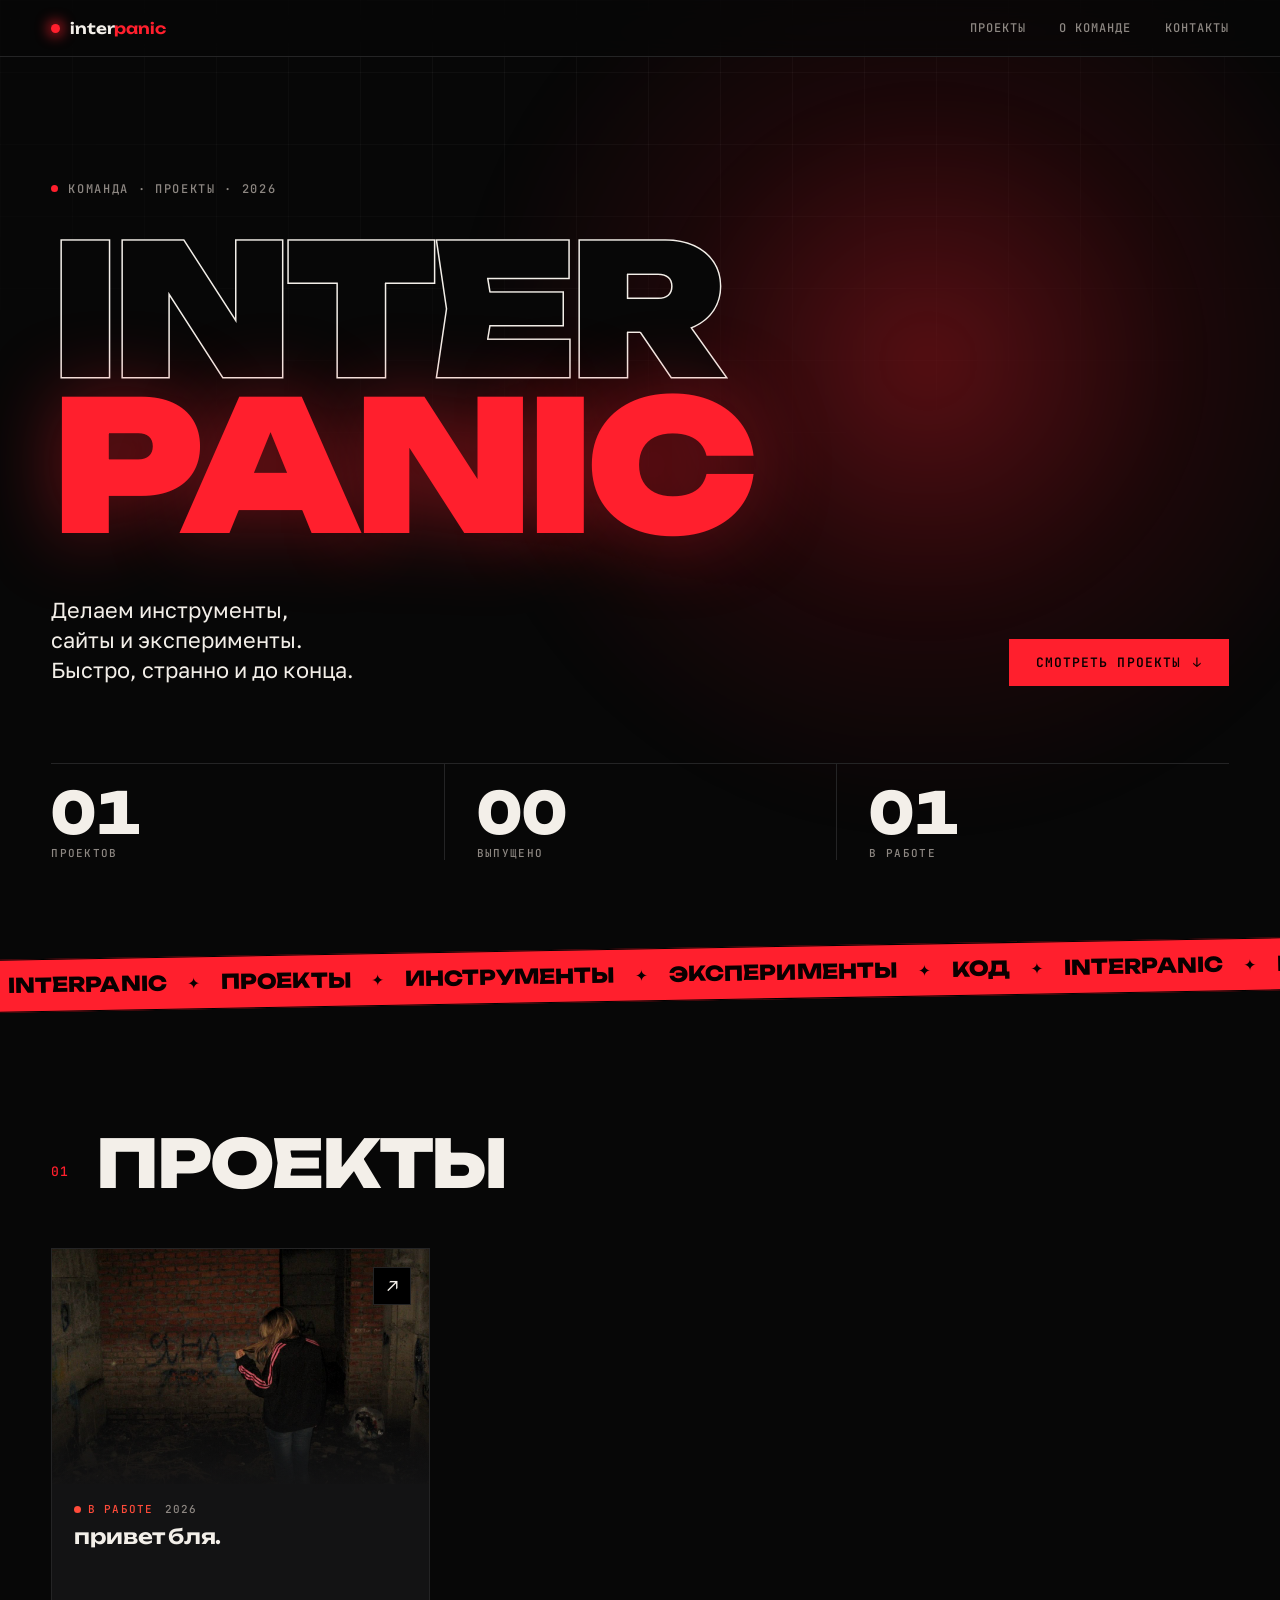
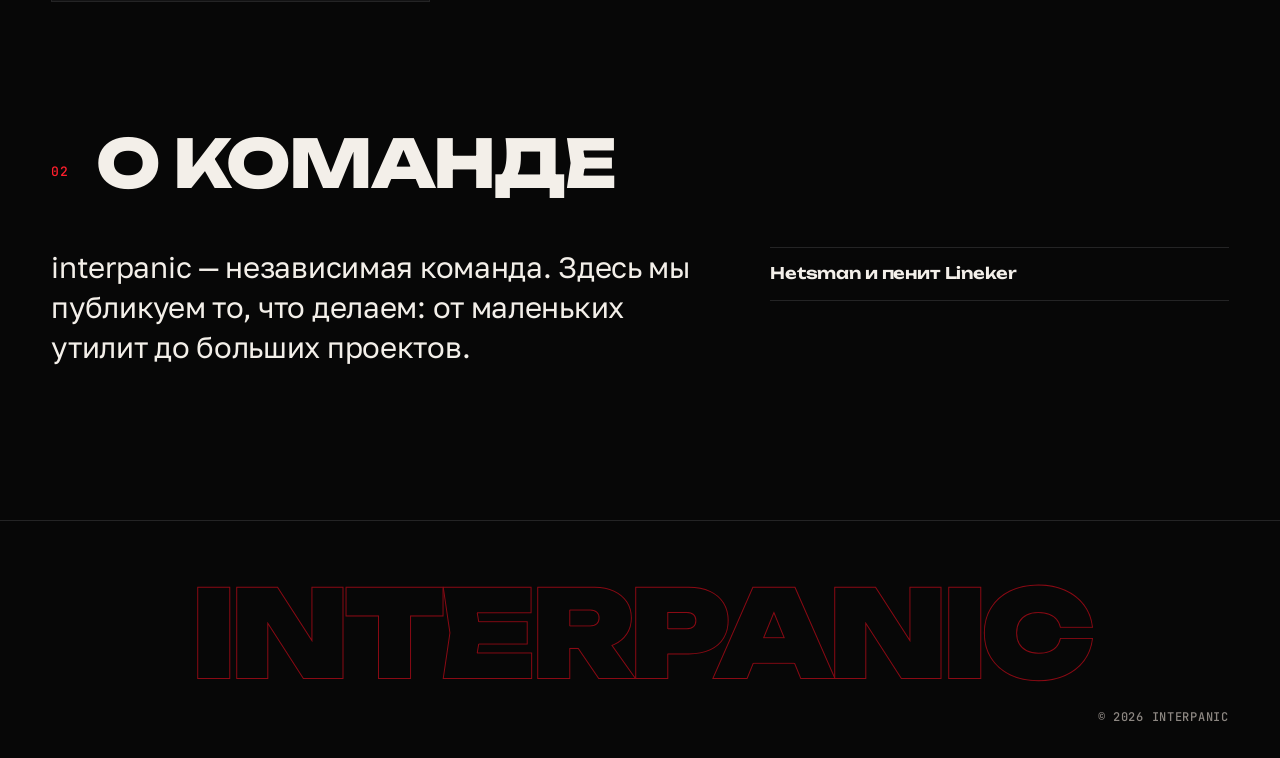
==== index.html @ 8120204c "Обновление сайта 13.11.2026 11:08" ====
<!doctype html>
<html lang="ru">
<head>
<meta charset="utf-8">
<meta name="viewport" content="width=device-width, initial-scale=1">
<title>interpanic — проекты команды</title>
<meta name="description" content="Делаем инструменты, сайты и эксперименты. Быстро, странно и до конца.">
<meta property="og:title" content="interpanic — проекты команды">
<meta property="og:description" content="Делаем инструменты, сайты и эксперименты. Быстро, странно и до конца.">
<meta name="theme-color" content="#070707">
<link rel="icon" href="/static/favicon.svg" type="image/svg+xml">
<link rel="preconnect" href="https://fonts.googleapis.com">
<link rel="preconnect" href="https://fonts.gstatic.com" crossorigin>
<link href="https://fonts.googleapis.com/css2?family=Golos+Text:wght@400;500;600&family=JetBrains+Mono:wght@400;500&family=Unbounded:wght@400;600;800;900&display=swap" rel="stylesheet">
<link rel="stylesheet" href="/static/site.css?v=01ecc6ac67">
</head>
<body class="page-home">
<div class="bg-grid" aria-hidden="true"></div>
<header class="top">
  <a class="logo" href="/" aria-label="interpanic — на главную"><span class="logo-dot"></span><span>inter<b>panic</b></span></a>
  <nav>
    <a href="/#projects">Проекты</a>
    <a href="/#about">О команде</a>
    <a href="/#contacts">Контакты</a>
  </nav>
</header>
<main>

<section class="hero">
  <div class="hero-glow" aria-hidden="true"></div>
  <p class="eyebrow"><span class="pulse"></span>команда · проекты · 2026</p>
  <h1 class="wordmark" aria-label="interpanic">
    <span class="wm-a" aria-hidden="true">inter</span>
    <span class="wm-b glitch" data-text="panic" aria-hidden="true">panic</span>
  </h1>
  <div class="hero-row">
    <p class="lead">Делаем инструменты, сайты и эксперименты. Быстро, странно и до конца.</p>
    <a class="btn" href="#projects">Смотреть проекты <span aria-hidden="true">↓</span></a>
  </div>
  <dl class="stats">
    <div><dt>проектов</dt><dd>01</dd></div>
    <div><dt>выпущено</dt><dd>00</dd></div>
    <div><dt>в работе</dt><dd>01</dd></div>
  </dl>
</section>
<div class="ticker" aria-hidden="true"><div class="ticker-track"><span>interpanic</span><i>✦</i><span>проекты</span><i>✦</i><span>инструменты</span><i>✦</i><span>эксперименты</span><i>✦</i><span>код</span><i>✦</i><span>interpanic</span><i>✦</i><span>проекты</span><i>✦</i><span>инструменты</span><i>✦</i><span>эксперименты</span><i>✦</i><span>код</span><i>✦</i><span>interpanic</span><i>✦</i><span>проекты</span><i>✦</i><span>инструменты</span><i>✦</i><span>эксперименты</span><i>✦</i><span>код</span><i>✦</i></div></div>
<section class="section" id="projects">
  <div class="section-head">
    <h2><span class="idx">01</span>Проекты</h2>
    
  </div>
  <div class="grid"><a class="card reveal" href="/p/privet-blya" data-tags="">
  <div class="card-cover cv-1"><img src="/uploads/a45d1db6b246935181f84ec6fb9c46f1.jpg" alt="" loading="lazy"></div>
  <div class="card-body">
    <div class="card-meta"><span class="status status-wip">В работе</span><span class="year">2026</span></div>
    <h3>привет бля.</h3>
    <p></p>
    <ul class="tags"></ul>
  </div>
  <span class="card-arrow" aria-hidden="true">↗</span>
</a></div>
</section>
<section class="section about" id="about">
  <div class="section-head"><h2><span class="idx">02</span>О команде</h2></div>
  <div class="about-body">
    <div class="about-text reveal"><p>interpanic — независимая команда. Здесь мы публикуем то, что делаем: от маленьких утилит до больших проектов.</p></div>
    <ul class="members"><li class="reveal"><b>Hetsman  и пенит Lineker</b><span></span></li></ul>
  </div>
</section>
</main>
<footer class="foot" id="contacts">
  <div class="foot-big" aria-hidden="true">interpanic</div>
  <div class="foot-row">
    <div class="foot-links"></div>
    <div class="foot-copy">© 2026 interpanic</div>
  </div>
</footer>
<script src="/static/site.js?v=5b9d6b9442" defer></script>
</body>
</html>
---- static/site.css ----
:root {
  --bg: #070707;
  --bg-2: #0e0e0f;
  --surface: #131314;
  --line: #242425;
  --text: #f3efe9;
  --muted: #8d8782;
  --red: #ff1f2d;
  --red-hot: #ff4b3a;
  --red-deep: #8a0a14;
  --red-dark: #2a0508;
  --display: "Unbounded", "Arial Black", system-ui, sans-serif;
  --body: "Golos Text", system-ui, -apple-system, "Segoe UI", sans-serif;
  --mono: "JetBrains Mono", ui-monospace, Consolas, monospace;
  --gutter: clamp(16px, 4vw, 56px);
  --max: 1440px;
}

*, *::before, *::after { box-sizing: border-box; }
html { scroll-behavior: smooth; -webkit-text-size-adjust: 100%; }
body {
  margin: 0;
  background: var(--bg);
  color: var(--text);
  font: 400 17px/1.6 var(--body);
  overflow-x: hidden;
  -webkit-font-smoothing: antialiased;
}
::selection { background: var(--red); color: #000; }
a { color: inherit; text-decoration: none; }
img { display: block; max-width: 100%; }
h1, h2, h3, p, ul, ol, dl, dd, figure { margin: 0; padding: 0; }
ul { list-style: none; }
button { font: inherit; color: inherit; cursor: pointer; }
:focus-visible { outline: 2px solid var(--red); outline-offset: 3px; }
.muted { color: var(--muted); }

/* ---------- фон */
.bg-grid {
  position: fixed; inset: 0; z-index: -1; pointer-events: none;
  background-image:
    linear-gradient(to right, rgba(255,255,255,.035) 1px, transparent 1px),
    linear-gradient(to bottom, rgba(255,255,255,.035) 1px, transparent 1px);
  background-size: 72px 72px;
  mask-image: radial-gradient(ellipse 90% 70% at 50% 0%, #000 20%, transparent 85%);
  -webkit-mask-image: radial-gradient(ellipse 90% 70% at 50% 0%, #000 20%, transparent 85%);
}

/* ---------- шапка */
.top {
  position: sticky; top: 0; z-index: 20;
  display: flex; align-items: center; justify-content: space-between; gap: 16px;
  padding: 14px var(--gutter);
  background: rgba(7,7,7,.72);
  backdrop-filter: blur(14px); -webkit-backdrop-filter: blur(14px);
  border-bottom: 1px solid var(--line);
}
.logo {
  display: inline-flex; align-items: center; gap: 10px;
  font: 600 15px/1 var(--display); letter-spacing: -.01em; text-transform: lowercase;
}
.logo b { color: var(--red); font-weight: 600; }
.logo-dot {
  width: 9px; height: 9px; border-radius: 50%; background: var(--red);
  box-shadow: 0 0 14px 2px var(--red);
}
.top nav { display: flex; gap: clamp(14px, 3vw, 34px); }
.top nav a {
  font: 500 12px/1 var(--mono); letter-spacing: .08em; text-transform: uppercase;
  color: var(--muted); padding: 8px 0; position: relative; transition: color .2s;
}
.top nav a::after {
  content: ""; position: absolute; left: 0; right: 0; bottom: 0; height: 1px;
  background: var(--red); transform: scaleX(0); transform-origin: left; transition: transform .25s;
}
.top nav a:hover { color: var(--text); }
.top nav a:hover::after { transform: scaleX(1); }

main { overflow-x: clip; }

/* ---------- hero */
.hero {
  position: relative;
  max-width: var(--max); margin: 0 auto;
  padding: clamp(48px, 9vw, 120px) var(--gutter) clamp(40px, 6vw, 80px);
}
.hero-glow {
  position: absolute; z-index: -1; pointer-events: none;
  right: -10%; top: -20%; width: 75%; aspect-ratio: 1;
  background: radial-gradient(circle, rgba(255,31,45,.32) 0%, rgba(138,10,20,.16) 38%, transparent 68%);
  filter: blur(20px);
  animation: breathe 7s ease-in-out infinite;
}
@keyframes breathe { 50% { transform: scale(1.12); opacity: .75; } }

.eyebrow {
  display: inline-flex; align-items: center; gap: 10px;
  font: 500 12px/1 var(--mono); letter-spacing: .14em; text-transform: uppercase; color: var(--muted);
  margin-bottom: clamp(20px, 3vw, 36px);
}
.pulse { width: 7px; height: 7px; border-radius: 50%; background: var(--red); animation: pulse 1.6s infinite; }
@keyframes pulse { 0% { box-shadow: 0 0 0 0 rgba(255,31,45,.7); } 100% { box-shadow: 0 0 0 12px rgba(255,31,45,0); } }

.wordmark {
  font: 900 clamp(2.6rem, 14.2vw, 13.5rem)/.86 var(--display);
  letter-spacing: -.045em; text-transform: uppercase;
  display: flex; flex-direction: column;
}
.wm-a { color: var(--bg); -webkit-text-stroke: 3px var(--text); paint-order: stroke fill; }
.wm-b { color: var(--red); align-self: flex-start; text-shadow: 0 0 80px rgba(255,31,45,.45); }

.glitch { position: relative; display: inline-block; }
.glitch::before, .glitch::after {
  content: attr(data-text); position: absolute; left: 0; top: 0; width: 100%;
  pointer-events: none; opacity: .9; text-shadow: none;
}
.glitch::before { color: #fff; animation: glitch-a 4.5s steps(1) infinite; clip-path: inset(0 0 100% 0); }
.glitch::after { color: var(--red-deep); animation: glitch-b 4.5s steps(1) infinite; clip-path: inset(100% 0 0 0); }
@keyframes glitch-a {
  0%, 86%, 100% { clip-path: inset(0 0 100% 0); transform: none; }
  87% { clip-path: inset(12% 0 68% 0); transform: translate(-.035em, 0); }
  89% { clip-path: inset(58% 0 22% 0); transform: translate(.04em, 0); }
  91% { clip-path: inset(34% 0 52% 0); transform: translate(-.02em, 0); }
  93% { clip-path: inset(80% 0 6% 0); transform: translate(.03em, 0); }
}
@keyframes glitch-b {
  0%, 86%, 100% { clip-path: inset(100% 0 0 0); transform: none; }
  88% { clip-path: inset(44% 0 38% 0); transform: translate(.045em, .01em); }
  90% { clip-path: inset(6% 0 82% 0); transform: translate(-.04em, 0); }
  92% { clip-path: inset(66% 0 18% 0); transform: translate(.025em, -.01em); }
}

.hero-row {
  display: flex; flex-wrap: wrap; align-items: flex-end; justify-content: space-between; gap: 24px 48px;
  margin-top: clamp(28px, 4vw, 56px);
}
.lead { max-width: 34ch; font-size: clamp(1.1rem, 1.7vw, 1.5rem); line-height: 1.4; color: var(--text); text-wrap: balance; }

.btn {
  display: inline-flex; align-items: center; gap: 12px;
  padding: 16px 26px; border: 1px solid var(--red); background: var(--red); color: #0a0000;
  font: 600 13px/1 var(--mono); letter-spacing: .08em; text-transform: uppercase;
  transition: background .2s, color .2s, box-shadow .2s, transform .2s;
}
.btn:hover { background: transparent; color: var(--red); box-shadow: 0 0 40px -6px rgba(255,31,45,.7); transform: translateY(-2px); }
.btn-ghost { background: transparent; color: var(--text); border-color: var(--line); }
.btn-ghost:hover { border-color: var(--red); }

.stats {
  display: grid; grid-template-columns: repeat(3, minmax(0, 1fr));
  margin-top: clamp(40px, 6vw, 80px); border-top: 1px solid var(--line);
}
.stats > div { padding: 20px 0 0; display: flex; flex-direction: column-reverse; gap: 6px; }
.stats > div + div { padding-left: clamp(12px, 3vw, 32px); border-left: 1px solid var(--line); }
.stats dt { font: 500 11px/1.2 var(--mono); letter-spacing: .12em; text-transform: uppercase; color: var(--muted); }
.stats dd { font: 800 clamp(1.8rem, 4.5vw, 3.6rem)/1 var(--display); font-variant-numeric: tabular-nums; }

/* ---------- бегущая строка */
.ticker { overflow: hidden; background: var(--red); color: #0a0000; border-block: 1px solid #000; transform: rotate(-1deg) scale(1.02); margin: 12px 0 0; }
.ticker-track { display: inline-flex; align-items: center; white-space: nowrap; padding: 13px 0; animation: ticker 36s linear infinite; }
.ticker span { font: 800 clamp(.9rem, 1.6vw, 1.25rem)/1 var(--display); text-transform: uppercase; letter-spacing: -.01em; padding: 0 20px; }
.ticker i { font-style: normal; font-size: .9em; }
@keyframes ticker { to { transform: translateX(-33.333%); } }

/* ---------- секции */
.section { max-width: var(--max); margin: 0 auto; padding: clamp(64px, 10vw, 140px) var(--gutter) 0; }
.section-head { display: flex; flex-wrap: wrap; align-items: flex-end; justify-content: space-between; gap: 20px 32px; margin-bottom: clamp(28px, 4vw, 52px); }
.section-head h2 { font: 800 clamp(1.9rem, 5.2vw, 4.4rem)/1 var(--display); letter-spacing: -.035em; text-transform: uppercase; display: flex; align-items: baseline; gap: .4em; }
.idx { font: 500 13px/1 var(--mono); letter-spacing: .1em; color: var(--red); transform: translateY(-.9em); }

.chips { display: flex; flex-wrap: wrap; gap: 8px; }
.chip {
  padding: 9px 14px; background: transparent; border: 1px solid var(--line); border-radius: 999px;
  font: 500 12px/1 var(--mono); letter-spacing: .04em; color: var(--muted); transition: all .18s;
}
.chip:hover { color: var(--text); border-color: var(--muted); }
.chip.is-on { background: var(--text); border-color: var(--text); color: #000; }

/* ---------- карточки */
.grid { display: grid; grid-template-columns: repeat(auto-fill, minmax(min(100%, 340px), 1fr)); gap: clamp(14px, 1.6vw, 24px); }
.card {
  position: relative; display: flex; flex-direction: column;
  background: var(--surface); border: 1px solid var(--line);
  transition: border-color .25s, transform .35s cubic-bezier(.2,.8,.2,1), box-shadow .35s;
  overflow: hidden;
}
.card:hover { border-color: var(--red); transform: translateY(-6px); box-shadow: 0 24px 60px -24px rgba(255,31,45,.55); }
.card[hidden] { display: none; }
.card-cover { position: relative; aspect-ratio: 16 / 10; overflow: hidden; background: var(--red-dark); }
.card-cover img { width: 100%; height: 100%; object-fit: cover; filter: saturate(.9) contrast(1.05); transition: transform .6s cubic-bezier(.2,.8,.2,1), filter .4s; }
.card:hover .card-cover img { transform: scale(1.05); filter: none; }
.card-cover::after { content: ""; position: absolute; inset: 0; background: linear-gradient(to top, rgba(19,19,20,.9), transparent 45%); pointer-events: none; }
.cv-0 { background: radial-gradient(circle at 80% 15%, var(--red) 0%, var(--red-deep) 32%, #0b0102 72%); }
.cv-1 { background: repeating-linear-gradient(135deg, #160304 0 18px, #1f0506 18px 36px), var(--red-dark); }
.cv-1::before { content: ""; position: absolute; inset: 0; background: radial-gradient(circle at 15% 90%, rgba(255,31,45,.8), transparent 55%); }
.cv-2 { background: linear-gradient(160deg, #0b0102 30%, var(--red-deep) 70%, var(--red-hot) 100%); }
.cv-3 { background: conic-gradient(from 210deg at 70% 60%, #0b0102, var(--red-deep), var(--red), #0b0102 62%); }
.card-num {
  position: absolute; right: 14px; bottom: -4px; z-index: 1;
  font: 900 clamp(4.5rem, 9vw, 7.5rem)/1 var(--display); letter-spacing: -.06em;
  color: rgba(255,255,255,.16);
}
.card-body { padding: 20px 22px 24px; display: flex; flex-direction: column; gap: 10px; flex: 1; }
.card-meta { display: flex; align-items: center; gap: 12px; font: 500 11px/1 var(--mono); letter-spacing: .1em; text-transform: uppercase; color: var(--muted); }
.status { display: inline-flex; align-items: center; gap: 7px; }
.status::before { content: ""; width: 7px; height: 7px; border-radius: 50%; background: currentColor; }
.status-released { color: var(--text); }
.status-wip { color: var(--red-hot); }
.status-wip::before { animation: pulse 1.6s infinite; }
.status-archived { color: var(--muted); }
.card h3 { font: 600 clamp(1.15rem, 1.6vw, 1.45rem)/1.15 var(--display); letter-spacing: -.02em; padding-right: 32px; }
.card p { color: var(--muted); font-size: .96rem; line-height: 1.5; }
.tags { display: flex; flex-wrap: wrap; gap: 6px; margin-top: auto; padding-top: 8px; }
.tags li { font: 500 11px/1 var(--mono); padding: 6px 9px; border: 1px solid var(--line); color: var(--muted); }
.tags li::before { content: "#"; color: var(--red); }
.card-arrow {
  position: absolute; right: 18px; top: 18px; z-index: 2;
  width: 38px; height: 38px; display: grid; place-items: center;
  background: #000; border: 1px solid var(--line); color: var(--text);
  transition: background .2s, color .2s, border-color .2s;
}
.card:hover .card-arrow { background: var(--red); border-color: var(--red); color: #000; }

@media (min-width: 900px) {
  .card-featured { grid-column: span 2; }
  .card-featured .card-cover { aspect-ratio: 21 / 9; }
  .card-featured h3 { font-size: clamp(1.5rem, 2.4vw, 2.2rem); }
}

.empty {
  border: 1px dashed var(--line); padding: clamp(40px, 8vw, 96px) 24px; text-align: center;
  display: flex; flex-direction: column; gap: 8px; color: var(--muted);
}
.empty b { font: 800 clamp(1.4rem, 3vw, 2.2rem)/1.1 var(--display); color: var(--text); text-transform: uppercase; }

/* ---------- о команде */
.about-body { display: grid; grid-template-columns: minmax(0, 1.4fr) minmax(0, 1fr); gap: clamp(28px, 6vw, 96px); align-items: start; }
.about-text { font-size: clamp(1.2rem, 2.3vw, 2rem); line-height: 1.35; letter-spacing: -.01em; text-wrap: pretty; }
.about-text p + p { margin-top: .8em; }
.about-text strong { color: var(--red); font-weight: 500; }
.about-text a { border-bottom: 1px solid var(--red); }
.members { border-top: 1px solid var(--line); }
.members li { display: flex; justify-content: space-between; align-items: baseline; gap: 16px; padding: 16px 0; border-bottom: 1px solid var(--line); }
.members b { font: 600 1rem/1.2 var(--display); letter-spacing: -.01em; }
.members span { font: 500 12px/1.3 var(--mono); color: var(--muted); text-align: right; text-transform: uppercase; letter-spacing: .06em; }
@media (max-width: 800px) { .about-body { grid-template-columns: 1fr; } }

/* ---------- подвал */
.foot { margin-top: clamp(80px, 12vw, 180px); border-top: 1px solid var(--line); overflow: hidden; }
.foot-big {
  font: 900 clamp(1.6rem, 9.4vw, 9.5rem)/.8 var(--display); letter-spacing: -.05em; text-transform: uppercase; text-align: center;
  color: var(--bg); -webkit-text-stroke: 2px var(--red-deep); paint-order: stroke fill; padding: clamp(28px, 5vw, 64px) 0 0; white-space: nowrap;
  transition: -webkit-text-stroke-color .4s;
}
.foot:hover .foot-big { -webkit-text-stroke-color: var(--red); }
.foot-row { display: flex; flex-wrap: wrap; justify-content: space-between; align-items: center; gap: 16px; max-width: var(--max); margin: 0 auto; padding: 28px var(--gutter) 32px; font: 500 12px/1.4 var(--mono); letter-spacing: .06em; text-transform: uppercase; }
.foot-links { display: flex; flex-wrap: wrap; gap: 10px 26px; }
.foot-links a { display: inline-flex; gap: 6px; transition: color .2s; }
.foot-links a:hover { color: var(--red); }
.foot-links .muted { text-transform: none; letter-spacing: 0; }
.foot-copy { color: var(--muted); }

/* ---------- страница проекта */
.project { max-width: 980px; margin: 0 auto; padding: clamp(32px, 6vw, 72px) var(--gutter) 0; }
.back { display: inline-flex; gap: 10px; font: 500 12px/1 var(--mono); letter-spacing: .08em; text-transform: uppercase; color: var(--muted); margin-bottom: clamp(28px, 5vw, 56px); transition: color .2s; }
.back:hover { color: var(--red); }
.p-title { font: 900 clamp(2.2rem, 8vw, 6rem)/.95 var(--display); letter-spacing: -.04em; text-transform: uppercase; margin: 18px 0 20px; overflow-wrap: anywhere; }
.p-lead { font-size: clamp(1.1rem, 2vw, 1.5rem); line-height: 1.4; color: var(--muted); max-width: 46ch; }
.project .tags { margin-top: 20px; }
.p-actions { display: flex; flex-wrap: wrap; gap: 12px; margin-top: 28px; }
.p-actions:empty { display: none; }
.p-cover { margin-top: clamp(32px, 5vw, 56px); border: 1px solid var(--line); box-shadow: 0 40px 120px -50px rgba(255,31,45,.6); }
.p-cover img { width: 100%; }

/* ---------- галерея на странице проекта */
.gallery { position: relative; margin-top: clamp(32px, 5vw, 56px); border: 1px solid var(--line); background: var(--bg-2);
  box-shadow: 0 40px 120px -50px rgba(255,31,45,.6); }
.g-track { display: flex; overflow-x: auto; scroll-snap-type: x mandatory; scroll-behavior: smooth;
  overscroll-behavior-x: contain; scrollbar-width: none; outline: none; }
.g-track::-webkit-scrollbar { display: none; }
.g-track:focus-visible { outline: 2px solid var(--red); outline-offset: -2px; }
.g-slide { flex: 0 0 100%; margin: 0; scroll-snap-align: center; scroll-snap-stop: always; aspect-ratio: 16 / 10;
  display: flex; align-items: center; justify-content: center; background: #000; }
.g-slide img { width: 100%; height: 100%; object-fit: contain; user-select: none; -webkit-user-drag: none; }
.g-nav { position: absolute; top: calc(50% - 24px); transform: translateY(-50%); width: 52px; height: 52px; cursor: pointer;
  display: grid; place-items: center; border: 1px solid var(--line); background: rgba(7,7,7,.72); color: var(--text);
  font: 500 20px/1 var(--mono); backdrop-filter: blur(6px); transition: border-color .2s, color .2s, opacity .2s; }
.g-prev { left: 14px; }
.g-next { right: 14px; }
.g-nav:hover { border-color: var(--red); color: var(--red); }
.g-nav:disabled { opacity: 0; pointer-events: none; }
.g-bar { display: flex; align-items: center; justify-content: space-between; gap: 16px; padding: 6px 16px; border-top: 1px solid var(--line); }
.g-count { font: 500 12px/1 var(--mono); letter-spacing: .12em; color: var(--muted); }
.g-dots { display: flex; flex-wrap: wrap; justify-content: flex-end; }
.g-dots button { width: 30px; height: 32px; padding: 0; border: 0; background: none; cursor: pointer; display: grid; place-items: center; }
.g-dots button::before { content: ""; width: 18px; height: 3px; background: var(--line); transition: background .2s, width .2s; }
.g-dots button:hover::before { background: var(--muted); }
.g-dots button[aria-current="true"]::before { width: 26px; background: var(--red); }
@media (max-width: 560px) {
  .g-nav { display: none; }       /* на телефоне листаем свайпом */
  .g-dots button { width: 22px; }
  .g-dots button::before { width: 12px; }
  .g-dots button[aria-current="true"]::before { width: 18px; }
}
@media (prefers-reduced-motion: reduce) { .g-track { scroll-behavior: auto; } }
.prose { margin-top: clamp(32px, 5vw, 56px); max-width: 68ch; font-size: 1.08rem; line-height: 1.7; color: #d8d3cc; }
.prose > * + * { margin-top: 1.1em; }
.prose h2, .prose h3, .prose h4 { font-family: var(--display); color: var(--text); letter-spacing: -.02em; line-height: 1.15; margin-top: 1.8em; }
.prose h2 { font-size: 1.7rem; font-weight: 800; }
.prose h3 { font-size: 1.3rem; font-weight: 600; }
.prose h4 { font-size: 1.05rem; font-weight: 600; }
.prose a { color: var(--red-hot); border-bottom: 1px solid currentColor; }
.prose strong { color: var(--text); }
.prose ul, .prose ol { padding-left: 1.3em; }
.prose ul { list-style: none; }
.prose ul li { position: relative; }
.prose ul li::before { content: ""; position: absolute; left: -1.15em; top: .7em; width: 7px; height: 7px; background: var(--red); }
.prose li + li { margin-top: .35em; }
.prose code { font: .9em var(--mono); background: var(--surface); border: 1px solid var(--line); padding: .12em .4em; color: var(--red-hot); }
.prose pre { background: var(--bg-2); border: 1px solid var(--line); border-left: 3px solid var(--red); padding: 18px 20px; overflow-x: auto; }
.prose pre code { background: none; border: 0; padding: 0; color: var(--text); font-size: .9rem; }

.notfound { min-height: 60vh; display: grid; place-items: center; align-content: center; gap: 20px; text-align: center; padding: 60px var(--gutter); }
.notfound h1 { font: 900 clamp(6rem, 28vw, 20rem)/.85 var(--display); color: var(--red); letter-spacing: -.05em; }
.notfound p { color: var(--muted); }

/* ---------- появление */
.js .reveal { opacity: 0; transform: translateY(26px); transition: opacity .7s, transform .7s cubic-bezier(.2,.8,.2,1), border-color .25s, box-shadow .35s; }
.js .reveal.in { opacity: 1; transform: none; }
.js .card.reveal.in:hover { transform: translateY(-6px); }

@media (max-width: 560px) {
  .top nav a:nth-child(3) { display: none; }
  .hero-row .btn { width: 100%; justify-content: center; }
}
@media (prefers-reduced-motion: reduce) {
  *, *::before, *::after { animation: none !important; transition: none !important; }
  html { scroll-behavior: auto; }
  .js .reveal { opacity: 1; transform: none; }
}
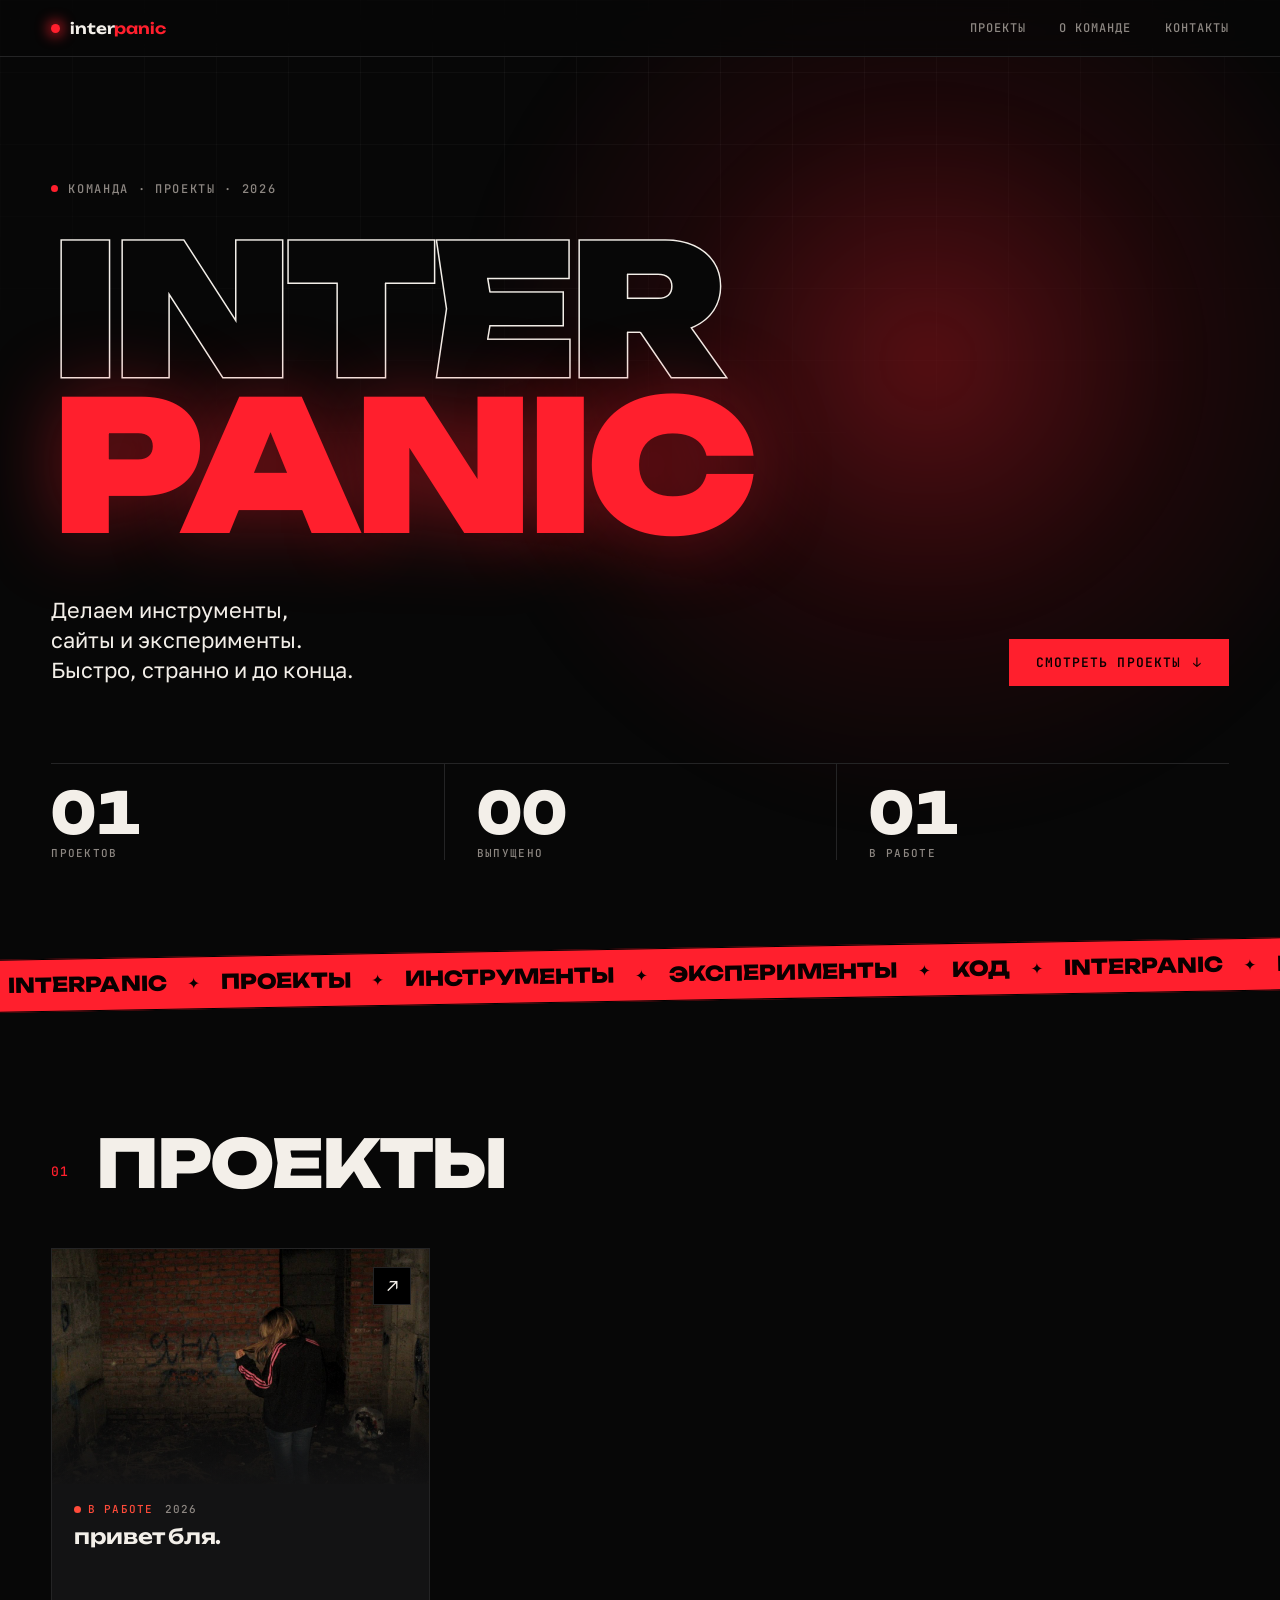
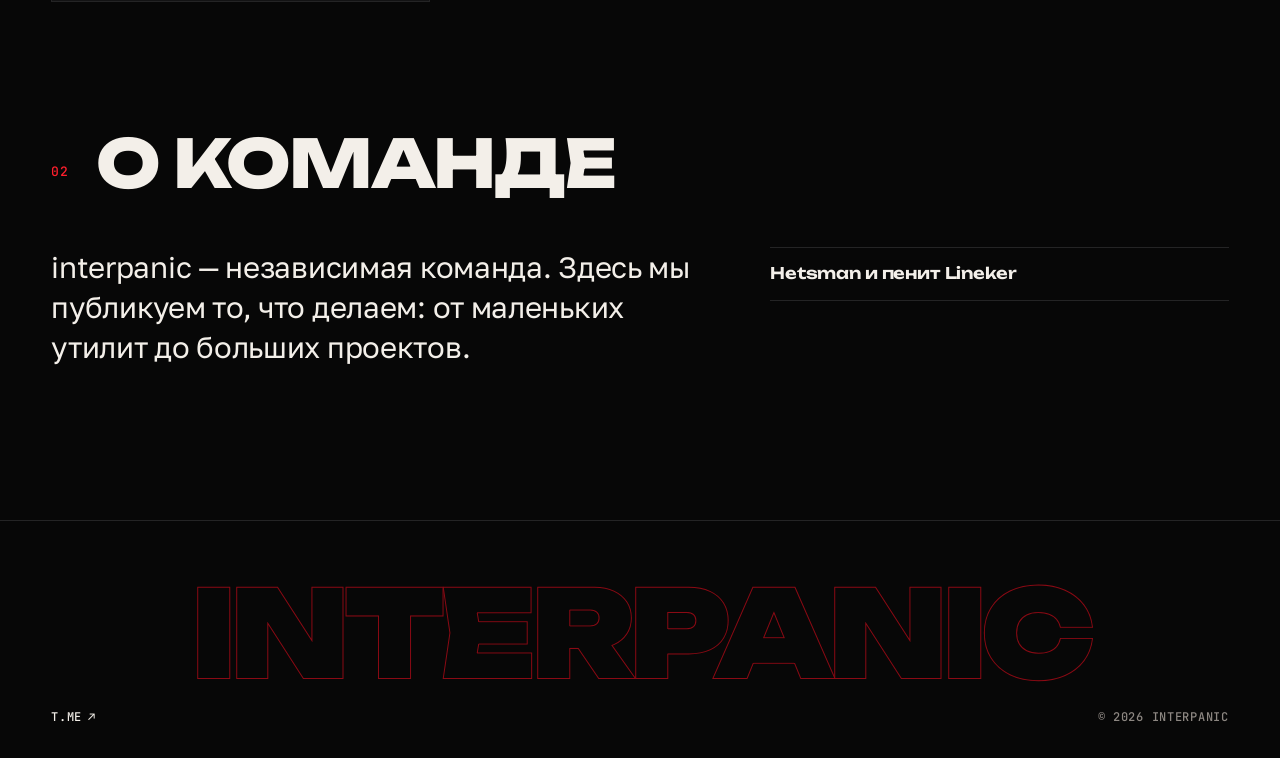
==== commit c9744d09: "Обновление сайта 13.11.2026 11:17" ====
--- a/index.html
+++ b/index.html
@@ -17,11 +17,11 @@
 <body class="page-home">
 <div class="bg-grid" aria-hidden="true"></div>
 <header class="top">
-  <a class="logo" href="/" aria-label="interpanic — на главную"><span class="logo-dot"></span><span>inter<b>panic</b></span></a>
+  <a class="logo" href="/?v=cfb0256f" aria-label="interpanic — на главную"><span class="logo-dot"></span><span>inter<b>panic</b></span></a>
   <nav>
-    <a href="/#projects">Проекты</a>
-    <a href="/#about">О команде</a>
-    <a href="/#contacts">Контакты</a>
+    <a href="/?v=cfb0256f#projects">Проекты</a>
+    <a href="/?v=cfb0256f#about">О команде</a>
+    <a href="/?v=cfb0256f#contacts">Контакты</a>
   </nav>
 </header>
 <main>
@@ -49,7 +49,7 @@
     <h2><span class="idx">01</span>Проекты</h2>
     
   </div>
-  <div class="grid"><a class="card reveal" href="/p/privet-blya" data-tags="">
+  <div class="grid"><a class="card reveal" href="/p/privet-blya/?v=cfb0256f" data-tags="">
   <div class="card-cover cv-1"><img src="/uploads/a45d1db6b246935181f84ec6fb9c46f1.jpg" alt="" loading="lazy"></div>
   <div class="card-body">
     <div class="card-meta"><span class="status status-wip">В работе</span><span class="year">2026</span></div>
@@ -71,7 +71,7 @@
 <footer class="foot" id="contacts">
   <div class="foot-big" aria-hidden="true">interpanic</div>
   <div class="foot-row">
-    <div class="foot-links"></div>
+    <div class="foot-links"><a href="https://t.me/Interp4nic" target="_blank" rel="noopener noreferrer">t.me<span aria-hidden="true">↗</span></a></div>
     <div class="foot-copy">© 2026 interpanic</div>
   </div>
 </footer>
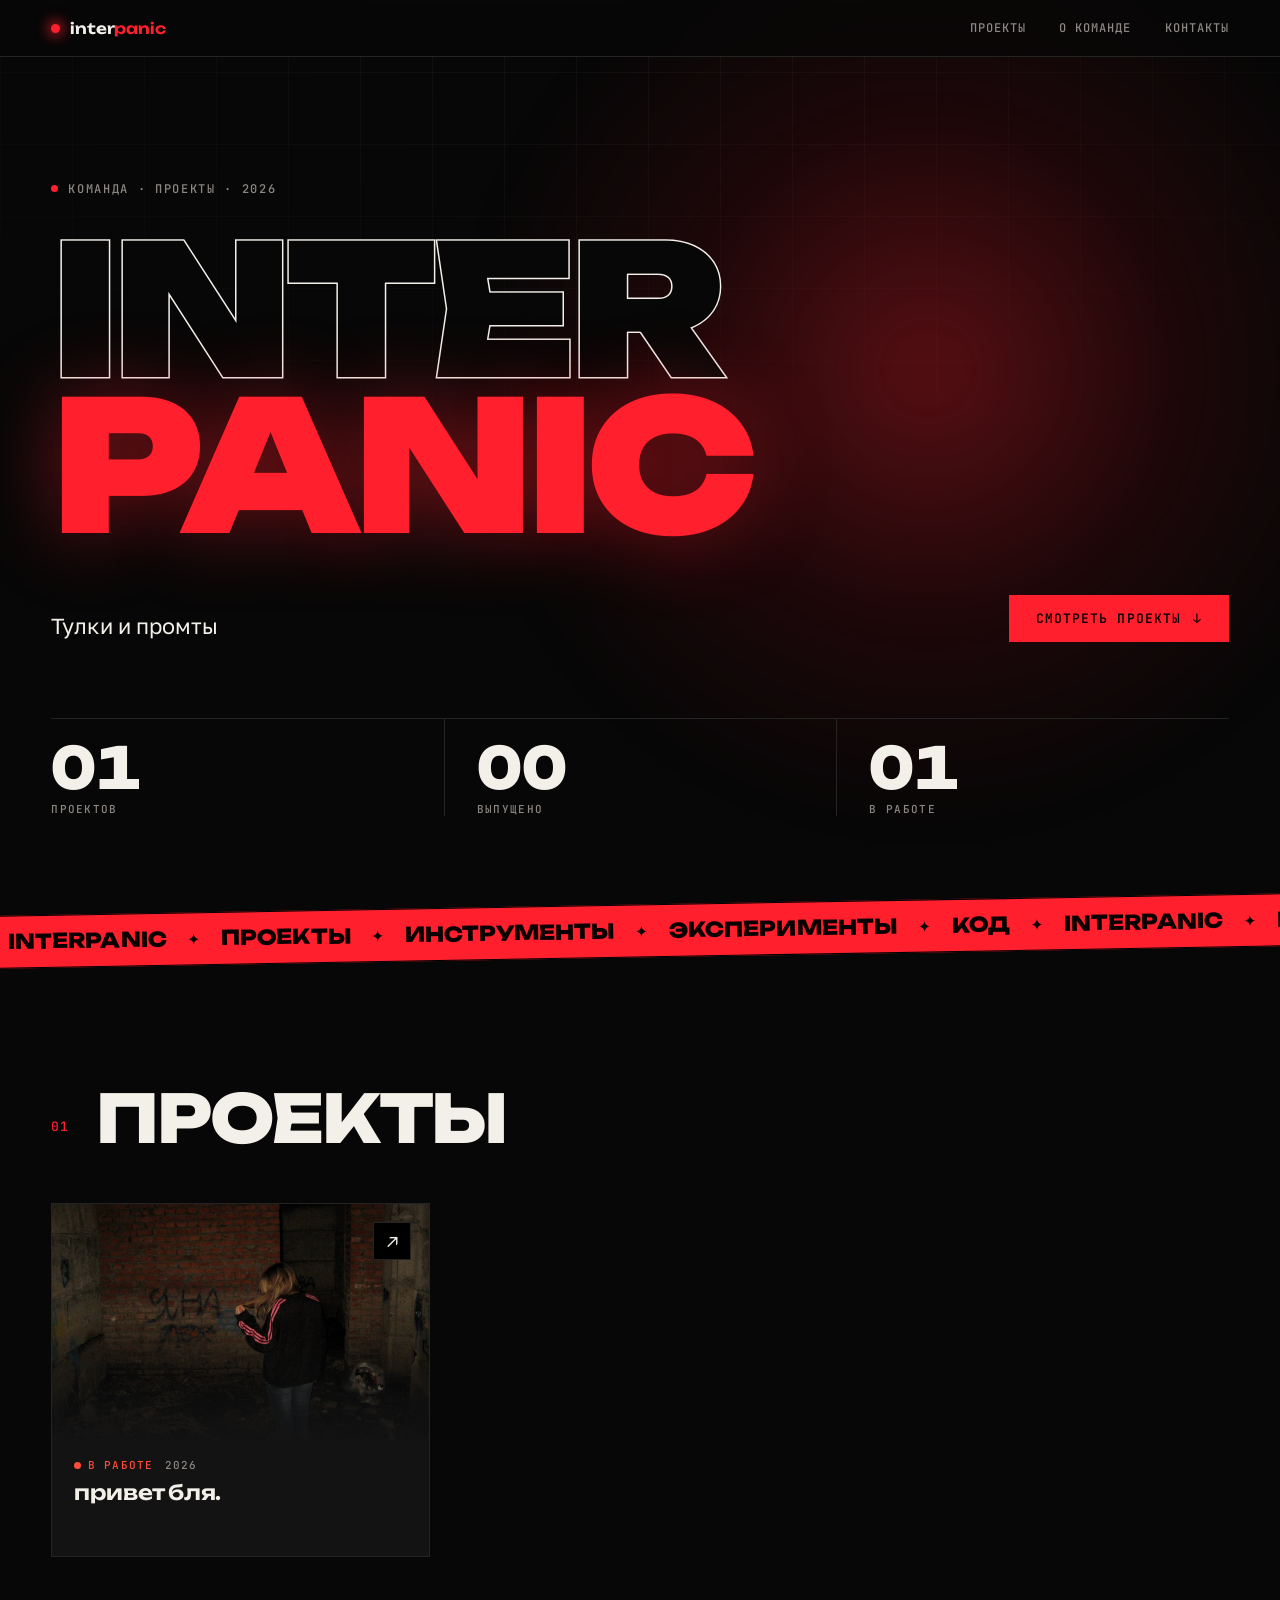
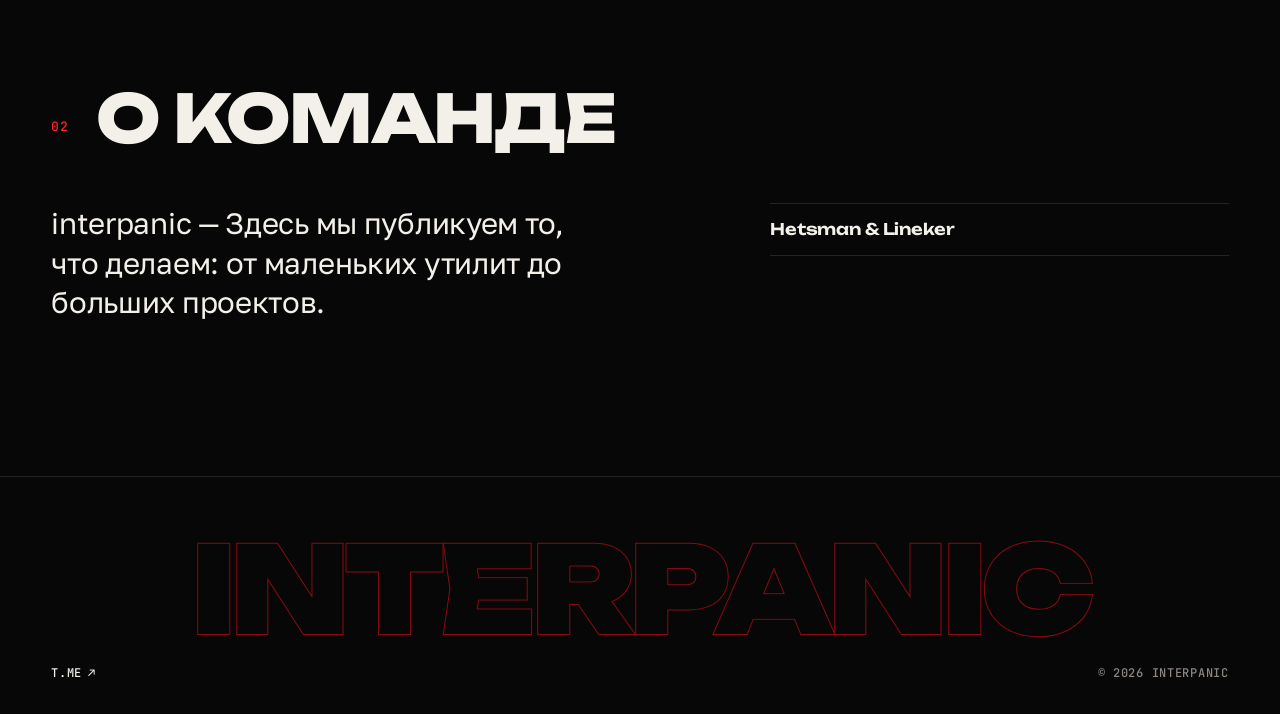
==== commit f06c9c21: "Обновление сайта 13.11.2026 21:55" ====
--- a/index.html
+++ b/index.html
@@ -4,9 +4,9 @@
 <meta charset="utf-8">
 <meta name="viewport" content="width=device-width, initial-scale=1">
 <title>interpanic — проекты команды</title>
-<meta name="description" content="Делаем инструменты, сайты и эксперименты. Быстро, странно и до конца.">
+<meta name="description" content="Тулки и промты">
 <meta property="og:title" content="interpanic — проекты команды">
-<meta property="og:description" content="Делаем инструменты, сайты и эксперименты. Быстро, странно и до конца.">
+<meta property="og:description" content="Тулки и промты">
 <meta name="theme-color" content="#070707">
 <link rel="icon" href="/static/favicon.svg" type="image/svg+xml">
 <link rel="preconnect" href="https://fonts.googleapis.com">
@@ -17,11 +17,11 @@
 <body class="page-home">
 <div class="bg-grid" aria-hidden="true"></div>
 <header class="top">
-  <a class="logo" href="/?v=cfb0256f" aria-label="interpanic — на главную"><span class="logo-dot"></span><span>inter<b>panic</b></span></a>
+  <a class="logo" href="/?v=79c61589" aria-label="interpanic — на главную"><span class="logo-dot"></span><span>inter<b>panic</b></span></a>
   <nav>
-    <a href="/?v=cfb0256f#projects">Проекты</a>
-    <a href="/?v=cfb0256f#about">О команде</a>
-    <a href="/?v=cfb0256f#contacts">Контакты</a>
+    <a href="/?v=79c61589#projects">Проекты</a>
+    <a href="/?v=79c61589#about">О команде</a>
+    <a href="/?v=79c61589#contacts">Контакты</a>
   </nav>
 </header>
 <main>
@@ -34,7 +34,7 @@
     <span class="wm-b glitch" data-text="panic" aria-hidden="true">panic</span>
   </h1>
   <div class="hero-row">
-    <p class="lead">Делаем инструменты, сайты и эксперименты. Быстро, странно и до конца.</p>
+    <p class="lead">Тулки и промты</p>
     <a class="btn" href="#projects">Смотреть проекты <span aria-hidden="true">↓</span></a>
   </div>
   <dl class="stats">
@@ -49,7 +49,7 @@
     <h2><span class="idx">01</span>Проекты</h2>
     
   </div>
-  <div class="grid"><a class="card reveal" href="/p/privet-blya/?v=cfb0256f" data-tags="">
+  <div class="grid"><a class="card reveal" href="/p/privet-blya/?v=79c61589" data-tags="">
   <div class="card-cover cv-1"><img src="/uploads/a45d1db6b246935181f84ec6fb9c46f1.jpg" alt="" loading="lazy"></div>
   <div class="card-body">
     <div class="card-meta"><span class="status status-wip">В работе</span><span class="year">2026</span></div>
@@ -63,8 +63,8 @@
 <section class="section about" id="about">
   <div class="section-head"><h2><span class="idx">02</span>О команде</h2></div>
   <div class="about-body">
-    <div class="about-text reveal"><p>interpanic — независимая команда. Здесь мы публикуем то, что делаем: от маленьких утилит до больших проектов.</p></div>
-    <ul class="members"><li class="reveal"><b>Hetsman  и пенит Lineker</b><span></span></li></ul>
+    <div class="about-text reveal"><p>interpanic — Здесь мы публикуем то, что делаем: от маленьких утилит до больших проектов.</p></div>
+    <ul class="members"><li class="reveal"><b>Hetsman  &amp; Lineker</b><span></span></li></ul>
   </div>
 </section>
 </main>
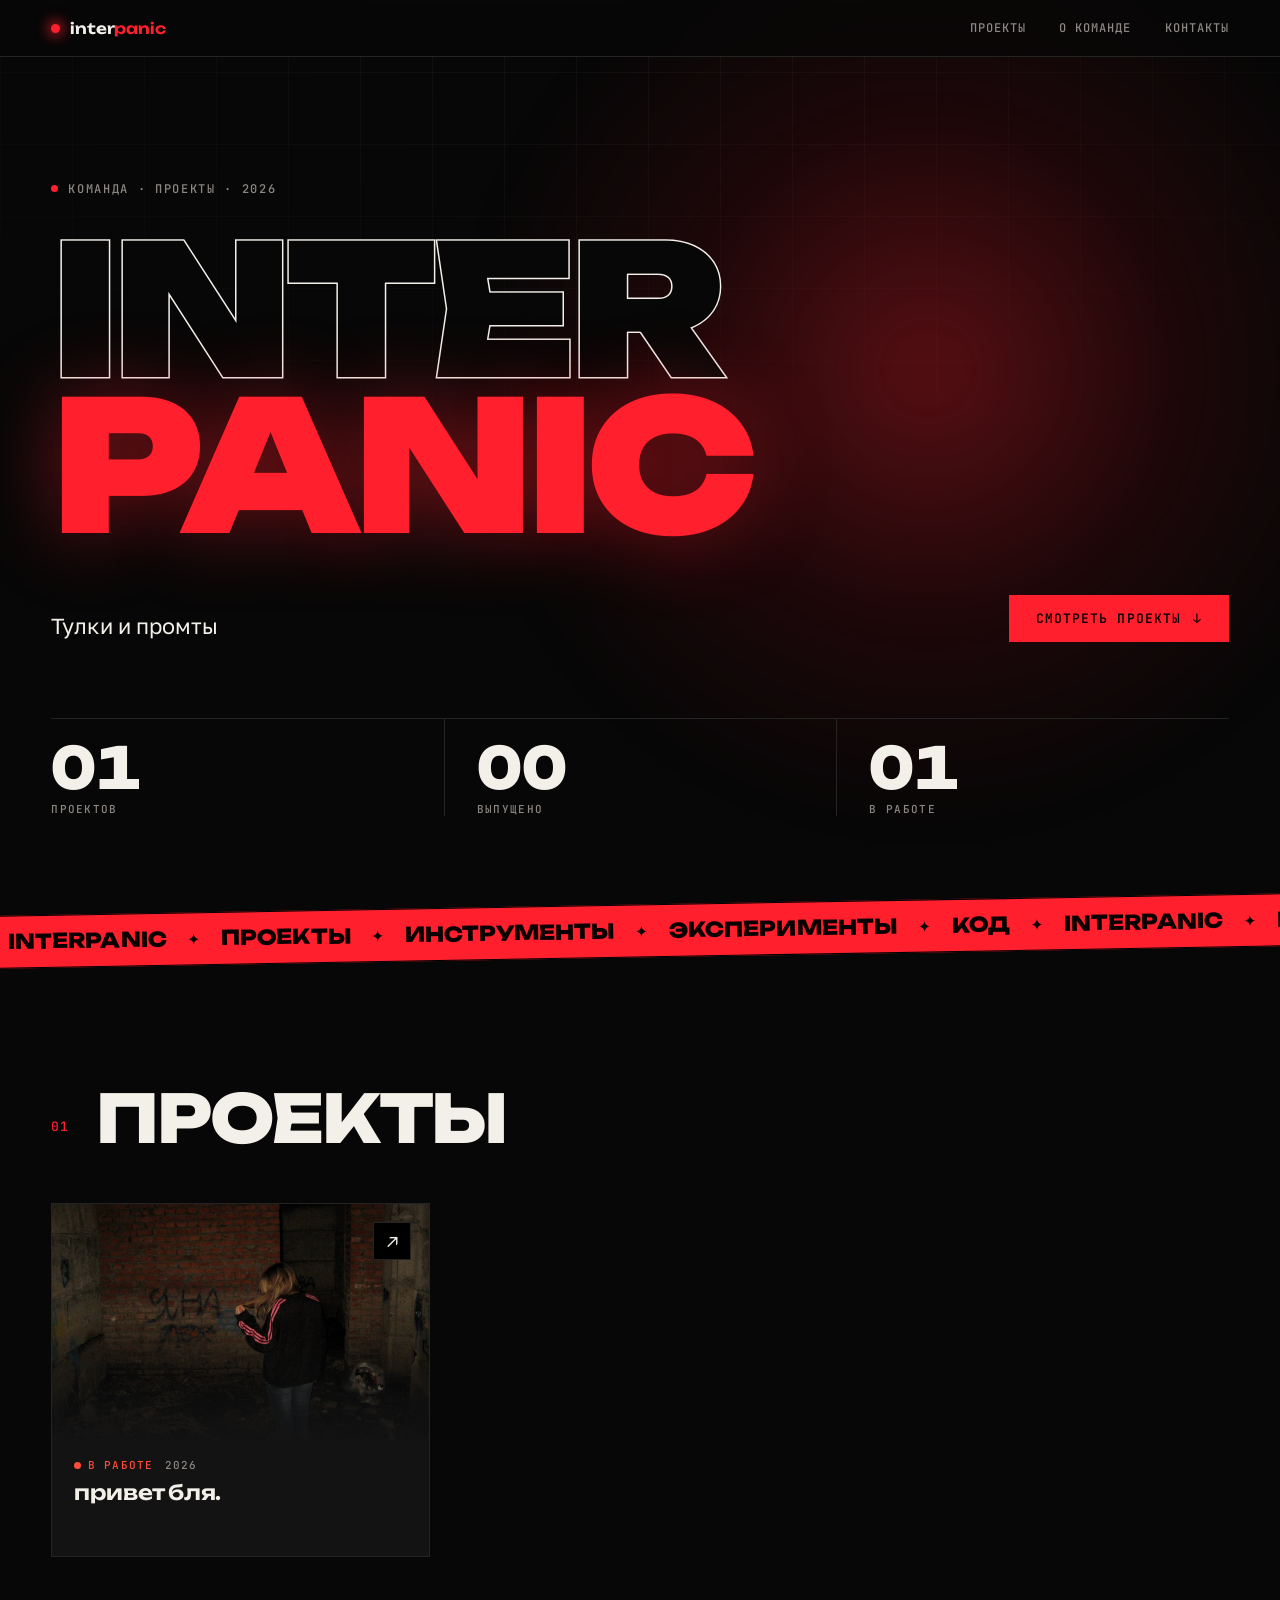
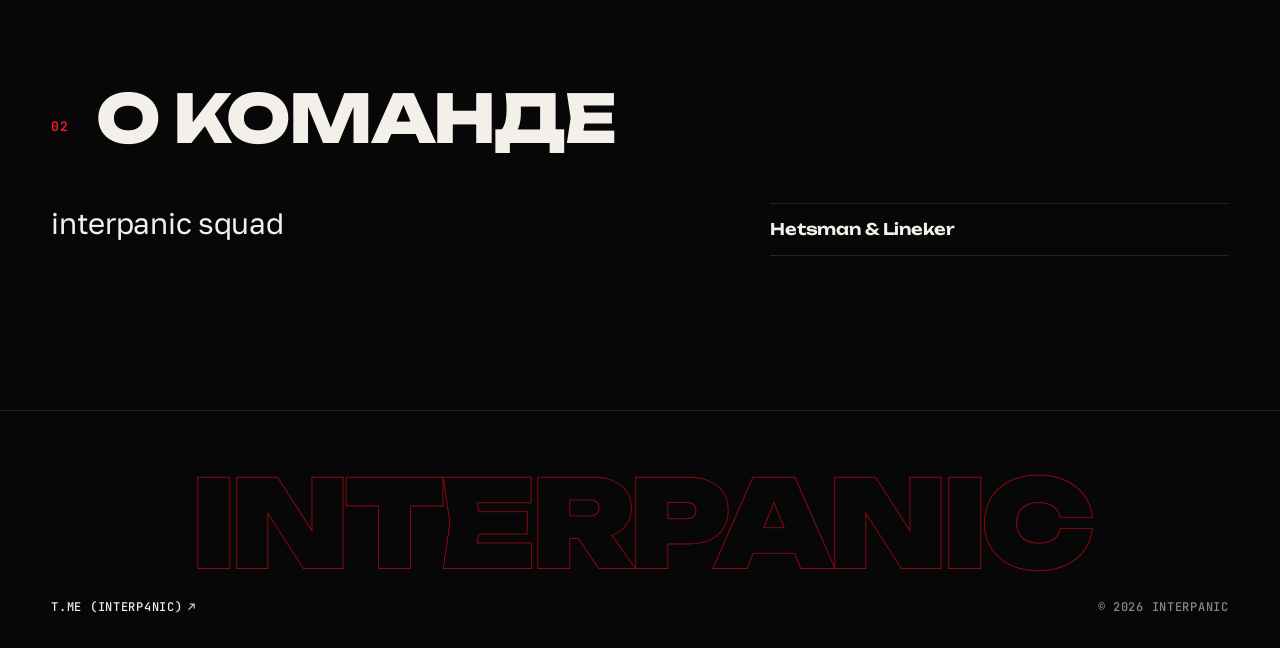
==== commit 16f54d08: "Обновление сайта 13.11.2026 22:05" ====
--- a/index.html
+++ b/index.html
@@ -17,11 +17,11 @@
 <body class="page-home">
 <div class="bg-grid" aria-hidden="true"></div>
 <header class="top">
-  <a class="logo" href="/?v=79c61589" aria-label="interpanic — на главную"><span class="logo-dot"></span><span>inter<b>panic</b></span></a>
+  <a class="logo" href="/?v=173fff2c" aria-label="interpanic — на главную"><span class="logo-dot"></span><span>inter<b>panic</b></span></a>
   <nav>
-    <a href="/?v=79c61589#projects">Проекты</a>
-    <a href="/?v=79c61589#about">О команде</a>
-    <a href="/?v=79c61589#contacts">Контакты</a>
+    <a href="/?v=173fff2c#projects">Проекты</a>
+    <a href="/?v=173fff2c#about">О команде</a>
+    <a href="/?v=173fff2c#contacts">Контакты</a>
   </nav>
 </header>
 <main>
@@ -49,7 +49,7 @@
     <h2><span class="idx">01</span>Проекты</h2>
     
   </div>
-  <div class="grid"><a class="card reveal" href="/p/privet-blya/?v=79c61589" data-tags="">
+  <div class="grid"><a class="card reveal" href="/p/privet-blya/?v=173fff2c" data-tags="">
   <div class="card-cover cv-1"><img src="/uploads/a45d1db6b246935181f84ec6fb9c46f1.jpg" alt="" loading="lazy"></div>
   <div class="card-body">
     <div class="card-meta"><span class="status status-wip">В работе</span><span class="year">2026</span></div>
@@ -63,7 +63,7 @@
 <section class="section about" id="about">
   <div class="section-head"><h2><span class="idx">02</span>О команде</h2></div>
   <div class="about-body">
-    <div class="about-text reveal"><p>interpanic — Здесь мы публикуем то, что делаем: от маленьких утилит до больших проектов.</p></div>
+    <div class="about-text reveal"><p>interpanic squad</p></div>
     <ul class="members"><li class="reveal"><b>Hetsman  &amp; Lineker</b><span></span></li></ul>
   </div>
 </section>
@@ -71,7 +71,7 @@
 <footer class="foot" id="contacts">
   <div class="foot-big" aria-hidden="true">interpanic</div>
   <div class="foot-row">
-    <div class="foot-links"><a href="https://t.me/Interp4nic" target="_blank" rel="noopener noreferrer">t.me<span aria-hidden="true">↗</span></a></div>
+    <div class="foot-links"><a href="https://t.me/Interp4nic" target="_blank" rel="noopener noreferrer">t.me (interp4nic)<span aria-hidden="true">↗</span></a></div>
     <div class="foot-copy">© 2026 interpanic</div>
   </div>
 </footer>
